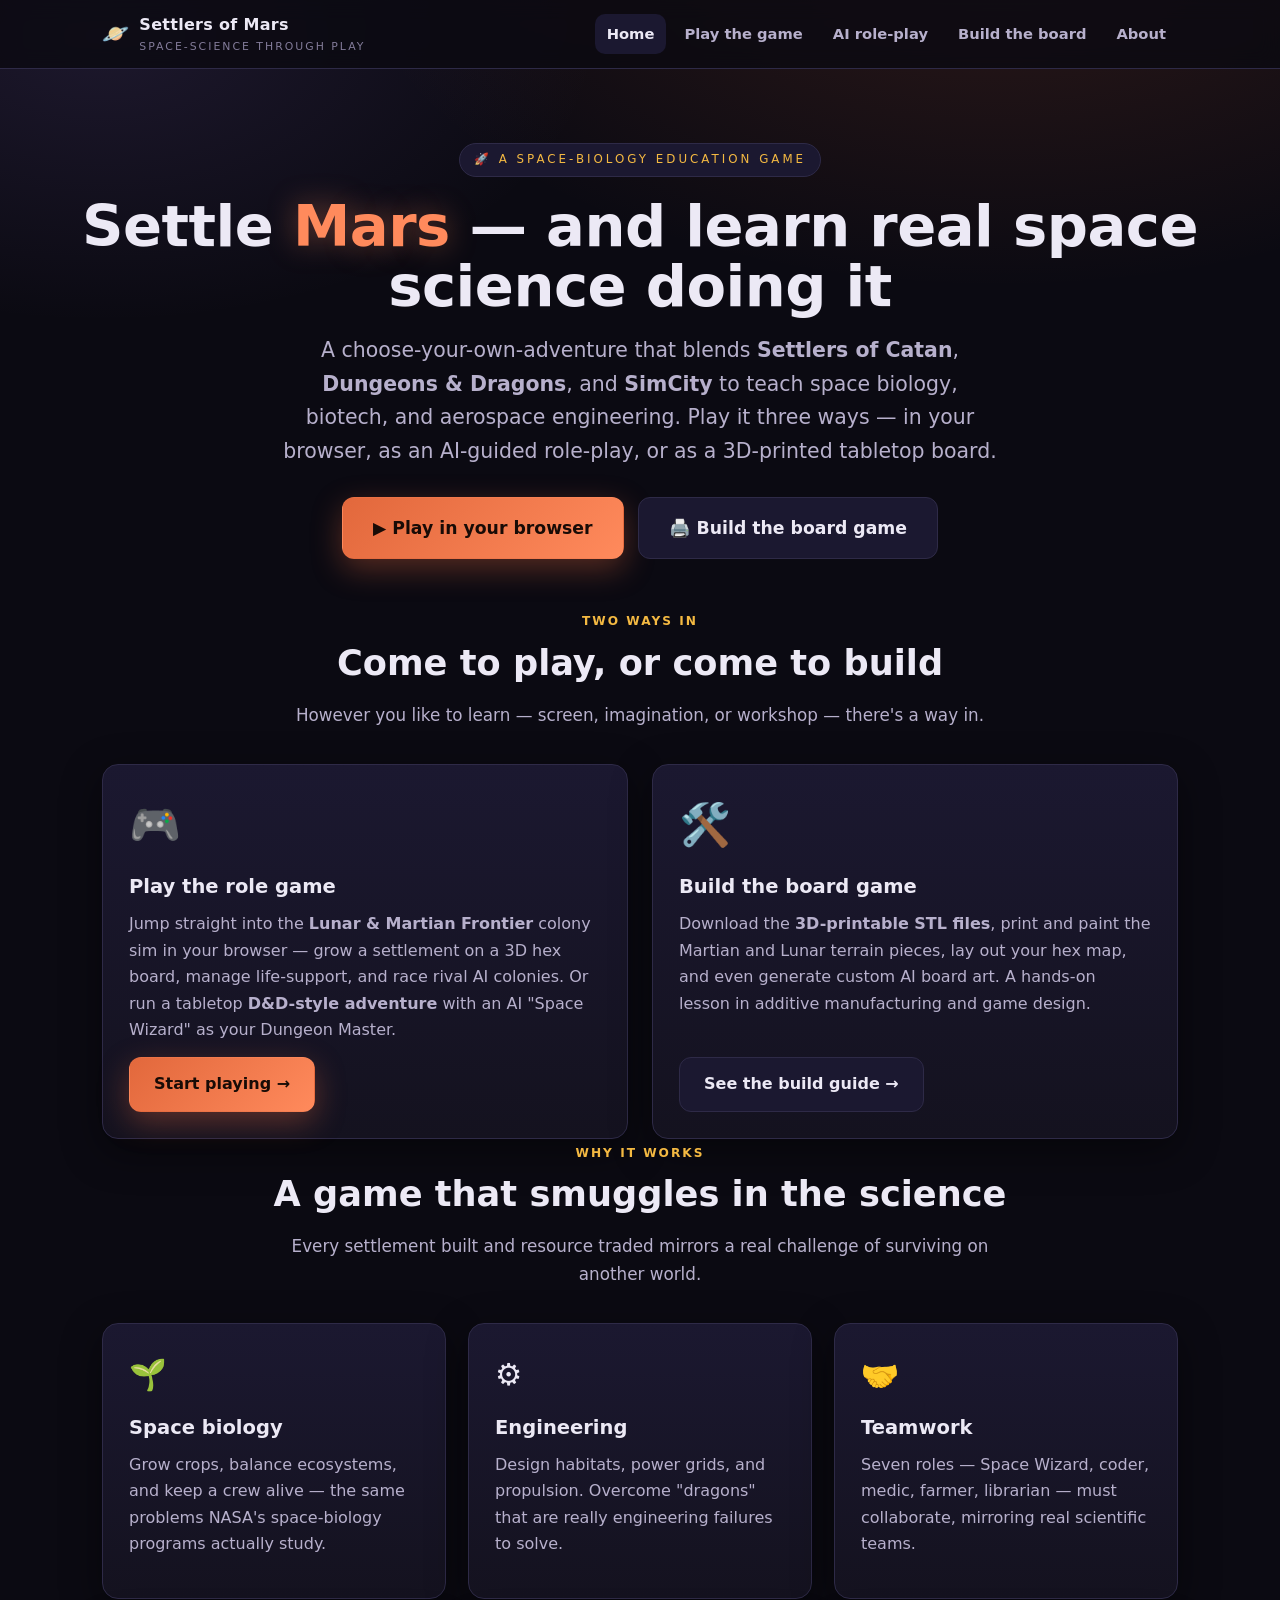
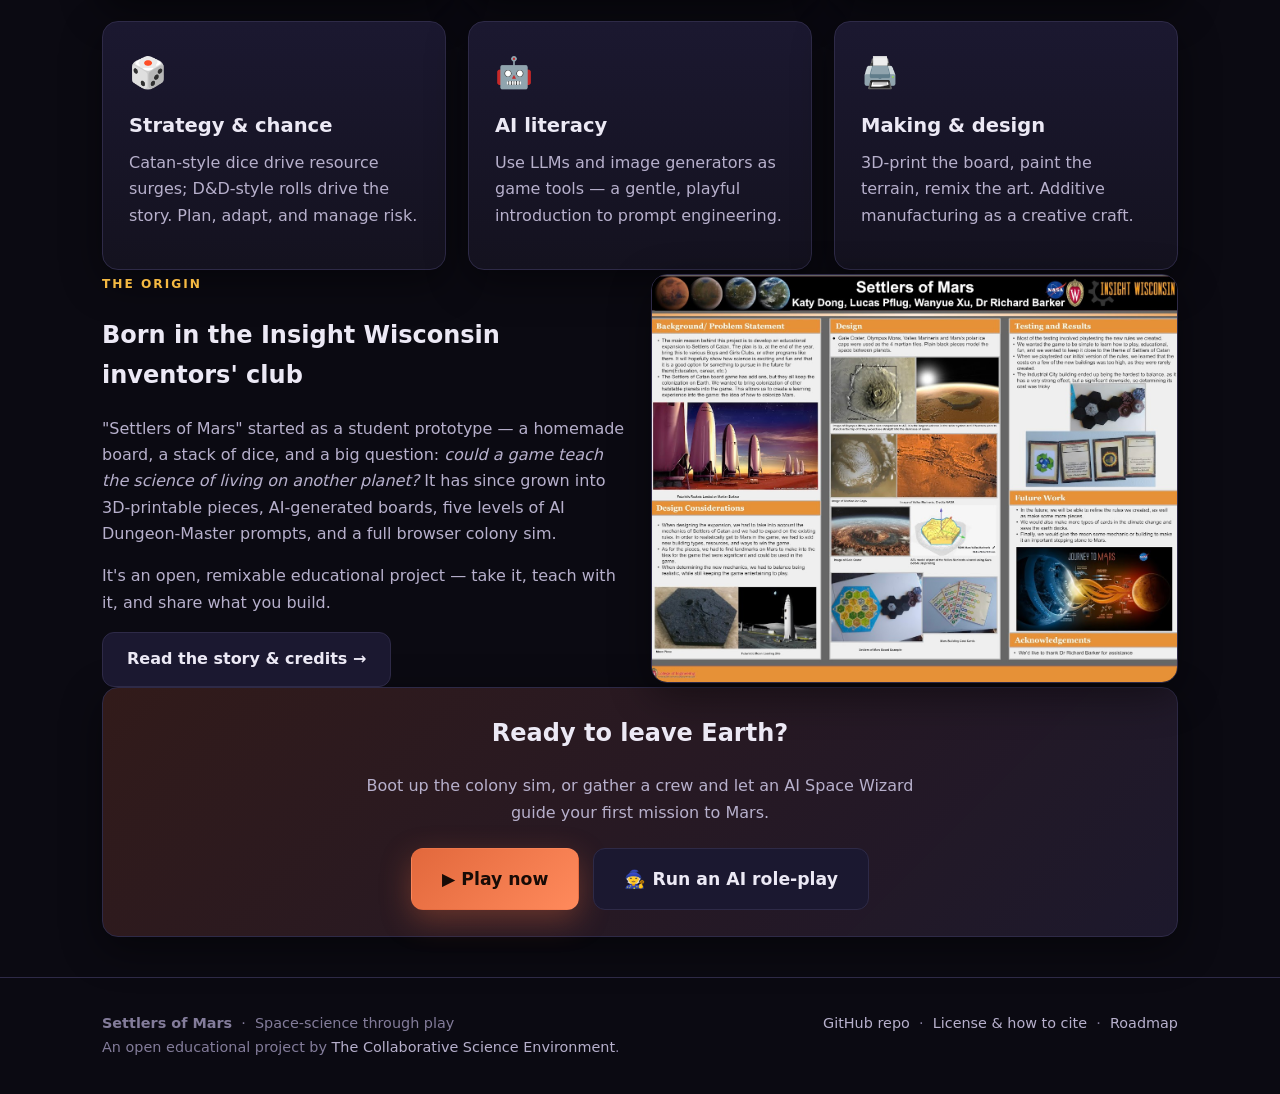
==== index.html @ 740b36cb "Build GitHub Pages website + Zenodo-ready project tracker Turn the Settlers of Mars content repo int" ====
<!DOCTYPE html>
<html lang="en">
<head>
<meta charset="utf-8">
<meta name="viewport" content="width=device-width, initial-scale=1">
<title>Settlers of Mars — Play the game &amp; build the board</title>
<meta name="description" content="Settlers of Mars: a space-biology education game. Play the browser colony sim, run a D&D role-play with an AI Space Wizard, or 3D-print and build the tabletop board.">
<link rel="preconnect" href="https://fonts.googleapis.com">
<link rel="stylesheet" href="assets/css/site.css">
<link rel="icon" href="data:image/svg+xml,<svg xmlns='http://www.w3.org/2000/svg' viewBox='0 0 100 100'><text y='.9em' font-size='90'>🪐</text></svg>">
</head>
<body>
<header class="site-header">
  <nav class="nav">
    <a class="brand" href="index.html"><span class="dot">🪐</span><span>Settlers of Mars<small>Space-science through play</small></span></a>
    <button class="nav-toggle" aria-label="Menu">☰</button>
    <div class="nav-links">
      <a href="index.html">Home</a>
      <a href="play.html">Play the game</a>
      <a href="roleplay.html">AI role-play</a>
      <a href="build.html">Build the board</a>
      <a href="about.html">About</a>
    </div>
  </nav>
</header>

<main>
  <section class="hero wrap">
    <span class="eyebrow">🚀 A space-biology education game</span>
    <h1>Settle <span class="glow">Mars</span> — and learn real space science doing it</h1>
    <p class="lead">A choose-your-own-adventure that blends <strong>Settlers of Catan</strong>, <strong>Dungeons&nbsp;&amp;&nbsp;Dragons</strong>, and <strong>SimCity</strong> to teach space biology, biotech, and aerospace engineering. Play it three ways — in your browser, as an AI-guided role-play, or as a 3D-printed tabletop board.</p>
    <div class="btn-row">
      <a class="btn btn-primary btn-lg" href="play.html">▶ Play in your browser</a>
      <a class="btn btn-ghost btn-lg" href="build.html">🖨️ Build the board game</a>
    </div>
  </section>

  <!-- Two paths -->
  <section class="wrap">
    <div class="section-head">
      <span class="kicker">Two ways in</span>
      <h2>Come to play, or come to build</h2>
      <p>However you like to learn — screen, imagination, or workshop — there's a way in.</p>
    </div>
    <div class="path">
      <div class="card">
        <span class="ico">🎮</span>
        <h3>Play the role game</h3>
        <p>Jump straight into the <strong>Lunar &amp; Martian Frontier</strong> colony sim in your browser — grow a settlement on a 3D hex board, manage life-support, and race rival AI colonies. Or run a tabletop <strong>D&amp;D-style adventure</strong> with an AI "Space Wizard" as your Dungeon Master.</p>
        <a class="btn btn-primary" href="play.html">Start playing →</a>
      </div>
      <div class="card">
        <span class="ico">🛠️</span>
        <h3>Build the board game</h3>
        <p>Download the <strong>3D-printable STL files</strong>, print and paint the Martian and Lunar terrain pieces, lay out your hex map, and even generate custom AI board art. A hands-on lesson in additive manufacturing and game design.</p>
        <a class="btn btn-ghost" href="build.html">See the build guide →</a>
      </div>
    </div>
  </section>

  <!-- What it teaches -->
  <section class="wrap">
    <div class="section-head">
      <span class="kicker">Why it works</span>
      <h2>A game that smuggles in the science</h2>
      <p>Every settlement built and resource traded mirrors a real challenge of surviving on another world.</p>
    </div>
    <div class="grid cols-3">
      <div class="card"><span class="ico">🌱</span><h3>Space biology</h3><p>Grow crops, balance ecosystems, and keep a crew alive — the same problems NASA's space-biology programs actually study.</p></div>
      <div class="card"><span class="ico">⚙️</span><h3>Engineering</h3><p>Design habitats, power grids, and propulsion. Overcome "dragons" that are really engineering failures to solve.</p></div>
      <div class="card"><span class="ico">🤝</span><h3>Teamwork</h3><p>Seven roles — Space Wizard, coder, medic, farmer, librarian — must collaborate, mirroring real scientific teams.</p></div>
      <div class="card"><span class="ico">🎲</span><h3>Strategy &amp; chance</h3><p>Catan-style dice drive resource surges; D&amp;D-style rolls drive the story. Plan, adapt, and manage risk.</p></div>
      <div class="card"><span class="ico">🤖</span><h3>AI literacy</h3><p>Use LLMs and image generators as game tools — a gentle, playful introduction to prompt engineering.</p></div>
      <div class="card"><span class="ico">🖨️</span><h3>Making &amp; design</h3><p>3D-print the board, paint the terrain, remix the art. Additive manufacturing as a creative craft.</p></div>
    </div>
  </section>

  <!-- Origin -->
  <section class="wrap">
    <div class="grid cols-2" style="align-items:center">
      <div>
        <span class="kicker">The origin</span>
        <h2>Born in the Insight Wisconsin inventors' club</h2>
        <p style="color:var(--ink-soft)">"Settlers of Mars" started as a student prototype — a homemade board, a stack of dice, and a big question: <em>could a game teach the science of living on another planet?</em> It has since grown into 3D-printable pieces, AI-generated boards, five levels of AI Dungeon-Master prompts, and a full browser colony sim.</p>
        <p style="color:var(--ink-soft)">It's an open, remixable educational project — take it, teach with it, and share what you build.</p>
        <a class="btn btn-ghost" href="about.html">Read the story &amp; credits →</a>
      </div>
      <figure class="frame">
        <img src="Primary_Poster_Insight_Wisconsin.jpeg" alt="Poster from the first test run of Settlers of Mars by the Insight Wisconsin inventors' club" loading="lazy">
      </figure>
    </div>
  </section>

  <!-- CTA -->
  <section class="wrap">
    <div class="card" style="text-align:center; background:linear-gradient(135deg, rgba(226,104,60,.18), rgba(138,108,207,.14));">
      <h2 style="margin-top:0">Ready to leave Earth?</h2>
      <p style="color:var(--ink-soft); max-width:560px; margin:0 auto 22px">Boot up the colony sim, or gather a crew and let an AI Space Wizard guide your first mission to Mars.</p>
      <div class="btn-row">
        <a class="btn btn-primary btn-lg" href="play.html">▶ Play now</a>
        <a class="btn btn-ghost btn-lg" href="roleplay.html">🧙 Run an AI role-play</a>
      </div>
    </div>
  </section>
</main>

<footer class="site-footer">
  <div class="wrap cols">
    <div>
      <strong>Settlers of Mars</strong> &nbsp;·&nbsp; Space-science through play<br>
      An open educational project by <a href="https://www.cosecloud.com">The Collaborative Science Environment</a>.
    </div>
    <div>
      <a href="https://github.com/dr-richard-barker/Settlers_of_Mars_3D_LLM">GitHub repo</a> &nbsp;·&nbsp;
      <a href="about.html">License &amp; how to cite</a> &nbsp;·&nbsp;
      <a href="about.html#roadmap">Roadmap</a>
    </div>
  </div>
</footer>

<script src="assets/js/site.js"></script>
</body>
</html>
---- assets/css/site.css ----
/* Settlers of Mars — shared site theme
   Deep-space + Martian regolith palette. Plain CSS, no build step. */

:root {
  --bg:        #0b0a12;
  --bg-2:      #14121f;
  --panel:     #1b1830;
  --panel-2:   #241f3d;
  --ink:       #ece9f5;
  --ink-soft:  #b7b0cc;
  --ink-faint: #837c9a;
  --rust:      #e2683c;   /* Mars rust */
  --rust-2:    #ff8a5c;
  --gold:      #f4b942;
  --teal:      #37c7b8;
  --violet:    #8b6ccf;
  --violet2:   #a487ff;
  --line:      #2e2a47;
  --radius:    16px;
  --shadow:    0 12px 40px rgba(0,0,0,.45);
  --maxw:      1120px;
  --font:      "Segoe UI", system-ui, -apple-system, Roboto, Helvetica, Arial, sans-serif;
}

* { box-sizing: border-box; }

html { scroll-behavior: smooth; }

body {
  margin: 0;
  font-family: var(--font);
  color: var(--ink);
  line-height: 1.65;
  background:
    radial-gradient(1100px 600px at 78% -8%, rgba(226,104,60,.16), transparent 60%),
    radial-gradient(900px 520px at 8% 4%, rgba(138,108,207,.14), transparent 55%),
    var(--bg);
  background-attachment: fixed;
  -webkit-font-smoothing: antialiased;
}

img { max-width: 100%; display: block; }

a { color: var(--rust-2); text-decoration: none; }
a:hover { text-decoration: underline; }

.wrap { max-width: var(--maxw); margin: 0 auto; padding: 0 22px; }

/* ---------- Header / nav ---------- */
.site-header {
  position: sticky; top: 0; z-index: 50;
  background: rgba(11,10,18,.82);
  backdrop-filter: blur(10px);
  border-bottom: 1px solid var(--line);
}
.nav {
  display: flex; align-items: center; gap: 18px;
  max-width: var(--maxw); margin: 0 auto; padding: 12px 22px;
}
.brand { display: flex; align-items: center; gap: 10px; font-weight: 800; letter-spacing: .3px; color: var(--ink); }
.brand:hover { text-decoration: none; }
.brand .dot { font-size: 1.35rem; }
.brand small { display:block; font-weight: 500; font-size: .68rem; color: var(--ink-faint); letter-spacing: 2px; text-transform: uppercase; }
.nav-links { display: flex; gap: 6px; margin-left: auto; flex-wrap: wrap; }
.nav-links a {
  color: var(--ink-soft); padding: 8px 12px; border-radius: 10px;
  font-size: .92rem; font-weight: 600;
}
.nav-links a:hover { background: var(--panel-2); color: var(--ink); text-decoration: none; }
.nav-links a.active { color: var(--ink); background: var(--panel); }
.nav-toggle { display:none; margin-left:auto; background:var(--panel-2); border:1px solid var(--line); color:var(--ink); font-size:1.2rem; border-radius:10px; padding:6px 12px; cursor:pointer; }

/* ---------- Hero ---------- */
.hero { padding: 74px 0 48px; text-align: center; }
.eyebrow {
  display: inline-block; font-size: .74rem; letter-spacing: 3px; text-transform: uppercase;
  color: var(--gold); border: 1px solid var(--line); background: var(--panel);
  padding: 6px 14px; border-radius: 999px; margin-bottom: 20px;
}
.hero h1 { font-size: clamp(2.1rem, 5.4vw, 3.6rem); line-height: 1.05; margin: 0 0 16px; letter-spacing: -.5px; }
.hero h1 .glow { color: var(--rust-2); text-shadow: 0 0 30px rgba(255,138,92,.4); }
.hero p.lead { font-size: clamp(1.05rem, 2.2vw, 1.28rem); color: var(--ink-soft); max-width: 720px; margin: 0 auto 28px; }

.btn-row { display: flex; gap: 14px; justify-content: center; flex-wrap: wrap; }
.btn {
  display: inline-flex; align-items: center; gap: 9px;
  padding: 13px 24px; border-radius: 12px; font-weight: 700; font-size: 1rem;
  border: 1px solid transparent; cursor: pointer;
}
.btn:hover { text-decoration: none; transform: translateY(-2px); }
.btn-primary { background: linear-gradient(135deg, var(--rust), var(--rust-2)); color: #180b06; box-shadow: 0 10px 30px rgba(226,104,60,.35); }
.btn-ghost { background: var(--panel); color: var(--ink); border-color: var(--line); }
.btn-ghost:hover { background: var(--panel-2); }
.btn-lg { padding: 16px 30px; font-size: 1.08rem; }

/* ---------- Sections ---------- */
section { padding: 46px 0; }
.section-head { max-width: 760px; margin: 0 auto 34px; text-align: center; }
.section-head h2 { font-size: clamp(1.6rem, 3.4vw, 2.2rem); margin: 0 0 10px; }
.section-head p { color: var(--ink-soft); margin: 0; font-size: 1.05rem; }
.kicker { color: var(--gold); font-weight: 700; letter-spacing: 2px; text-transform: uppercase; font-size: .76rem; }

/* ---------- Cards ---------- */
.grid { display: grid; gap: 22px; }
.cols-2 { grid-template-columns: repeat(2, 1fr); }
.cols-3 { grid-template-columns: repeat(3, 1fr); }
.card {
  background: linear-gradient(180deg, var(--panel), var(--bg-2));
  border: 1px solid var(--line); border-radius: var(--radius);
  padding: 26px; box-shadow: var(--shadow);
}
.card h3 { margin: 0 0 8px; font-size: 1.22rem; }
.card p { color: var(--ink-soft); margin: 0 0 14px; }
.card .ico { font-size: 1.9rem; margin-bottom: 12px; display:block; }
.card.link-card { transition: border-color .15s, transform .15s; }
.card.link-card:hover { border-color: var(--rust); transform: translateY(-3px); }

/* Path / big feature cards */
.path { display:grid; grid-template-columns: 1fr 1fr; gap: 24px; }
.path .card { display:flex; flex-direction:column; }
.path .card .ico { font-size: 2.6rem; }
.path .card .btn { margin-top: auto; align-self: flex-start; }

/* ---------- Media ---------- */
.frame {
  border: 1px solid var(--line); border-radius: var(--radius); overflow: hidden;
  background: #000; box-shadow: var(--shadow);
}
.frame img { width: 100%; }
figure { margin: 0; }
figure figcaption { color: var(--ink-faint); font-size: .86rem; padding: 8px 4px 0; text-align:center; }

.gallery { display:grid; grid-template-columns: repeat(3,1fr); gap: 16px; }
.gallery img { border-radius: 12px; border:1px solid var(--line); aspect-ratio: 4/3; object-fit: cover; width:100%; }

/* ---------- Game embed ---------- */
.game-embed {
  position: relative; width: 100%; aspect-ratio: 16/10;
  border: 1px solid var(--line); border-radius: var(--radius); overflow: hidden;
  background: #05040a; box-shadow: var(--shadow);
}
.game-embed iframe { position:absolute; inset:0; width:100%; height:100%; border:0; }

/* ---------- Prompt blocks ---------- */
.prompt {
  background: #100e1c; border: 1px solid var(--line); border-radius: 14px;
  overflow: hidden; margin: 18px 0;
}
.prompt .bar {
  display:flex; align-items:center; gap:10px; padding: 10px 14px;
  border-bottom: 1px solid var(--line); background: var(--panel);
}
.prompt .bar strong { font-size:.92rem; }
.prompt .bar .copy {
  margin-left:auto; background: var(--panel-2); color: var(--ink); border:1px solid var(--line);
  border-radius: 8px; padding: 5px 12px; font-size:.82rem; font-weight:600; cursor:pointer;
}
.prompt .bar .copy:hover { background: var(--rust); color:#180b06; border-color: var(--rust); }
.prompt pre {
  margin:0; padding: 16px; overflow-x:auto; max-height: 360px;
  font-family: "Cascadia Code", Consolas, "SF Mono", Menlo, monospace;
  font-size: .84rem; line-height: 1.55; color: var(--ink); white-space: pre-wrap;
}

/* ---------- Steps ---------- */
.steps { counter-reset: step; display:grid; gap: 16px; }
.step { display:grid; grid-template-columns: 44px 1fr; gap: 16px; align-items:start; }
.step .n {
  counter-increment: step; width: 44px; height:44px; border-radius: 50%;
  display:grid; place-items:center; font-weight:800; color:#180b06;
  background: linear-gradient(135deg,var(--gold),var(--rust-2));
}
.step .n::before { content: counter(step); }
.step h4 { margin: 4px 0 4px; }
.step p { margin:0; color: var(--ink-soft); }

/* ---------- Tables / lists ---------- */
table { width:100%; border-collapse: collapse; font-size:.95rem; }
th, td { text-align:left; padding: 10px 12px; border-bottom: 1px solid var(--line); }
th { color: var(--gold); font-size:.82rem; letter-spacing:1px; text-transform:uppercase; }

.pill { display:inline-block; padding:3px 10px; border-radius:999px; font-size:.76rem; font-weight:700; }
.pill.done { background: rgba(55,199,184,.16); color: var(--teal); }
.pill.wip  { background: rgba(244,185,66,.16); color: var(--gold); }
.pill.idea { background: rgba(164,135,255,.16); color: var(--violet2); }

.callout {
  border-left: 3px solid var(--rust); background: var(--panel);
  padding: 14px 18px; border-radius: 0 12px 12px 0; margin: 20px 0; color: var(--ink-soft);
}

.prose { max-width: 820px; margin: 0 auto; }
.prose h3 { margin-top: 34px; }
.prose ul { color: var(--ink-soft); }
.prose li { margin: 6px 0; }

/* ---------- Footer ---------- */
.site-footer { border-top: 1px solid var(--line); margin-top: 40px; padding: 34px 0; color: var(--ink-faint); font-size:.9rem; }
.site-footer a { color: var(--ink-soft); }
.site-footer .cols { display:flex; gap: 40px; flex-wrap:wrap; justify-content:space-between; }

/* ---------- Responsive ---------- */
@media (max-width: 860px) {
  .cols-3 { grid-template-columns: 1fr 1fr; }
  .path { grid-template-columns: 1fr; }
  .gallery { grid-template-columns: 1fr 1fr; }
  .nav-links { display:none; width:100%; flex-direction:column; margin-left:0; }
  .nav-links.open { display:flex; }
  .nav-toggle { display:block; }
  .nav { flex-wrap: wrap; }
}
@media (max-width: 560px) {
  .cols-2, .cols-3 { grid-template-columns: 1fr; }
  .gallery { grid-template-columns: 1fr; }
}
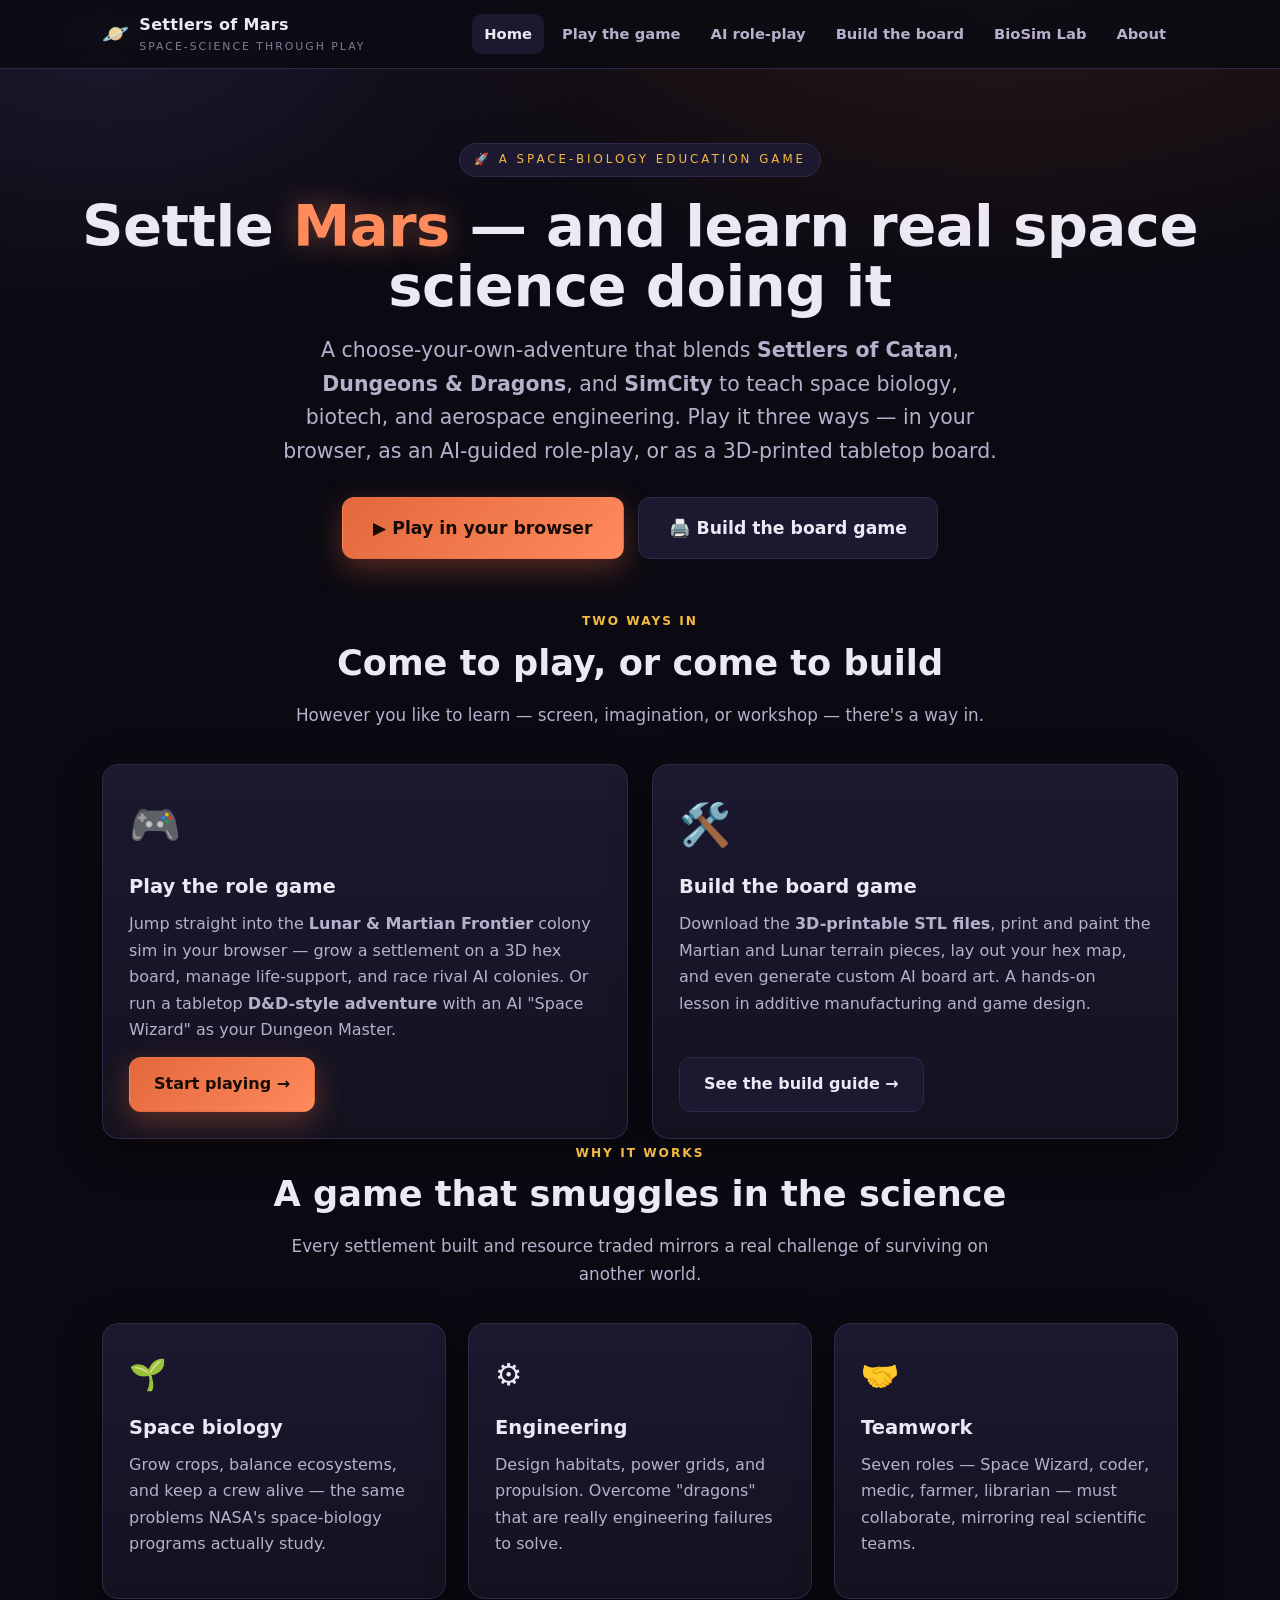
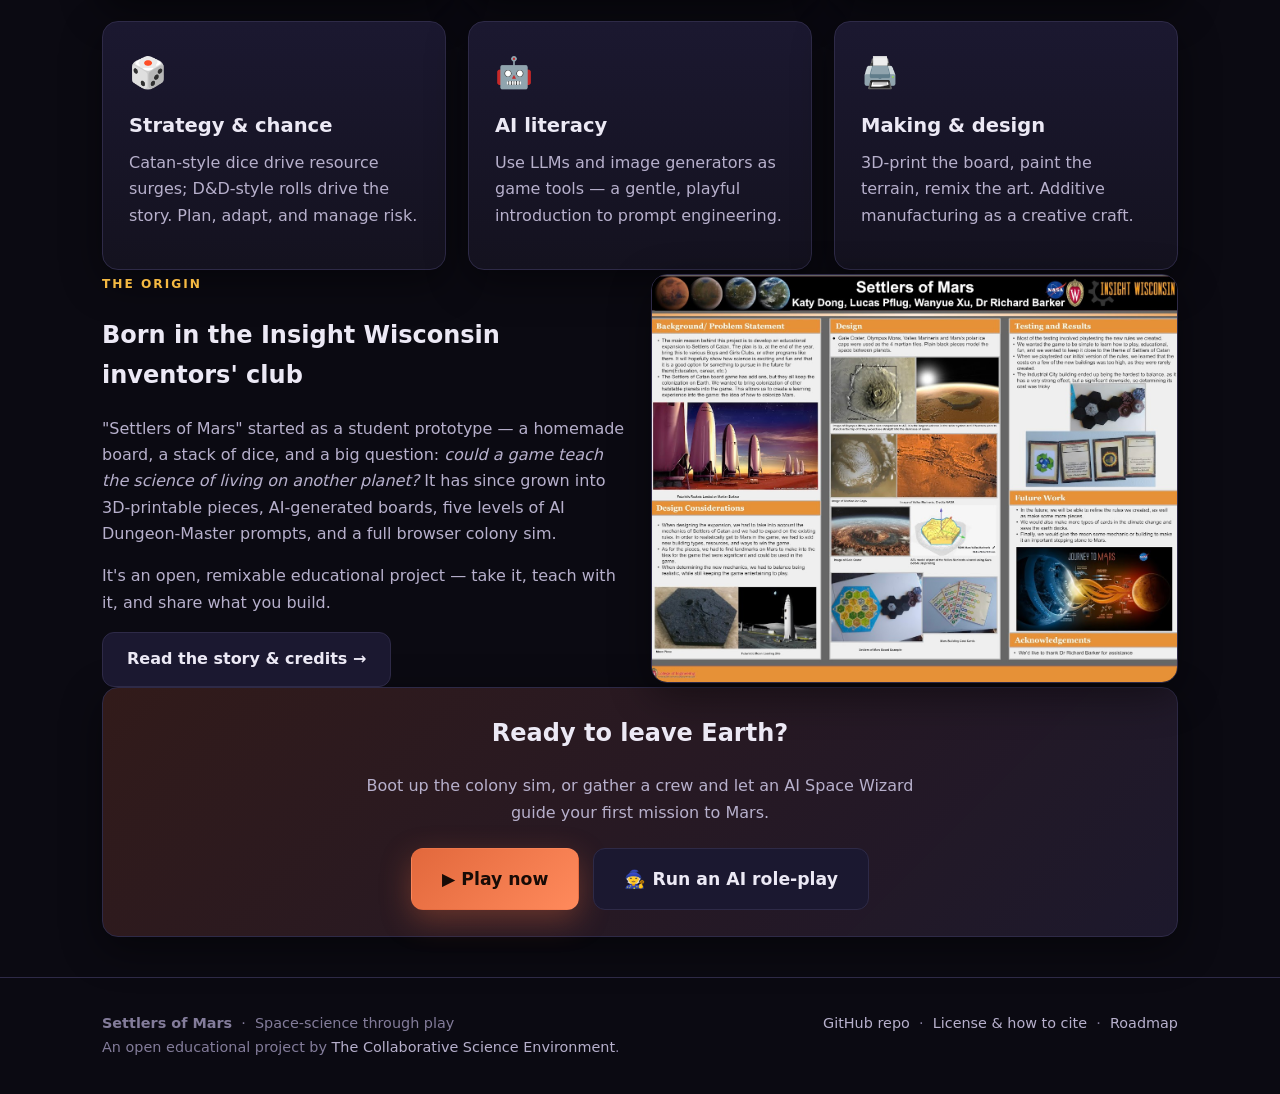
==== commit d5b45e49: "Add BioSim Lab: bioregenerative life-support page + habitat sandbox New biosim.html introduces biore" ====
--- a/index.html
+++ b/index.html
@@ -19,6 +19,7 @@
       <a href="play.html">Play the game</a>
       <a href="roleplay.html">AI role-play</a>
       <a href="build.html">Build the board</a>
+      <a href="biosim.html">BioSim Lab</a>
       <a href="about.html">About</a>
     </div>
   </nav>
--- a/assets/css/site.css
+++ b/assets/css/site.css
@@ -194,6 +194,38 @@
 .prose ul { color: var(--ink-soft); }
 .prose li { margin: 6px 0; }
 
+/* ---------- BioSim Lab simulator ---------- */
+.biosim { display:grid; grid-template-columns: 340px 1fr; gap: 24px; align-items:start; }
+.controls { background: var(--panel); border:1px solid var(--line); border-radius: var(--radius); padding: 20px; }
+.controls h3 { margin:0 0 14px; }
+.ctrl { margin: 0 0 16px; }
+.ctrl label { display:flex; justify-content:space-between; font-size:.9rem; font-weight:600; margin-bottom:6px; color: var(--ink-soft); }
+.ctrl label .v { color: var(--rust-2); font-variant-numeric: tabular-nums; }
+.ctrl input[type=range] { width:100%; accent-color: var(--rust); }
+.ctrl select, .ctrl input[type=text] {
+  width:100%; background: var(--bg-2); border:1px solid var(--line); color: var(--ink);
+  border-radius: 9px; padding: 9px 11px; font-size:.95rem;
+}
+.readout { background: linear-gradient(180deg, var(--panel), var(--bg-2)); border:1px solid var(--line); border-radius: var(--radius); padding: 22px; }
+.verdict { margin-bottom: 16px; }
+.stat-row { display:flex; gap: 14px; flex-wrap:wrap; margin-bottom: 18px; }
+.stat { flex:1 1 120px; background: var(--panel); border:1px solid var(--line); border-radius: 12px; padding: 14px; text-align:center; }
+.stat-v { display:block; font-size:1.5rem; font-weight:800; color: var(--ink); }
+.stat-l { display:block; font-size:.76rem; color: var(--ink-faint); text-transform:uppercase; letter-spacing:1px; margin-top:4px; }
+table.bal { width:100%; border-collapse:collapse; font-size:.92rem; }
+table.bal th { color: var(--gold); font-size:.74rem; }
+table.bal td.ok { color: var(--teal); font-weight:700; font-variant-numeric: tabular-nums; }
+table.bal td.bad { color: var(--rust-2); font-weight:700; font-variant-numeric: tabular-nums; }
+#chart, canvas.cmp { width:100%; max-width:100%; height:auto; margin-top: 16px; background:#100e1c; border:1px solid var(--line); border-radius: 12px; }
+.btn-mini { padding: 9px 16px; font-size:.9rem; border-radius:10px; }
+.saved-table th { white-space:nowrap; }
+.mini-x { background:transparent; border:1px solid var(--line); color:var(--ink-faint); border-radius:6px; cursor:pointer; padding:2px 7px; }
+.mini-x:hover { border-color: var(--rust); color: var(--rust-2); }
+.muted { color: var(--ink-faint); }
+canvas.cmp { height: 220px; }
+
+@media (max-width: 820px) { .biosim { grid-template-columns: 1fr; } }
+
 /* ---------- Footer ---------- */
 .site-footer { border-top: 1px solid var(--line); margin-top: 40px; padding: 34px 0; color: var(--ink-faint); font-size:.9rem; }
 .site-footer a { color: var(--ink-soft); }
